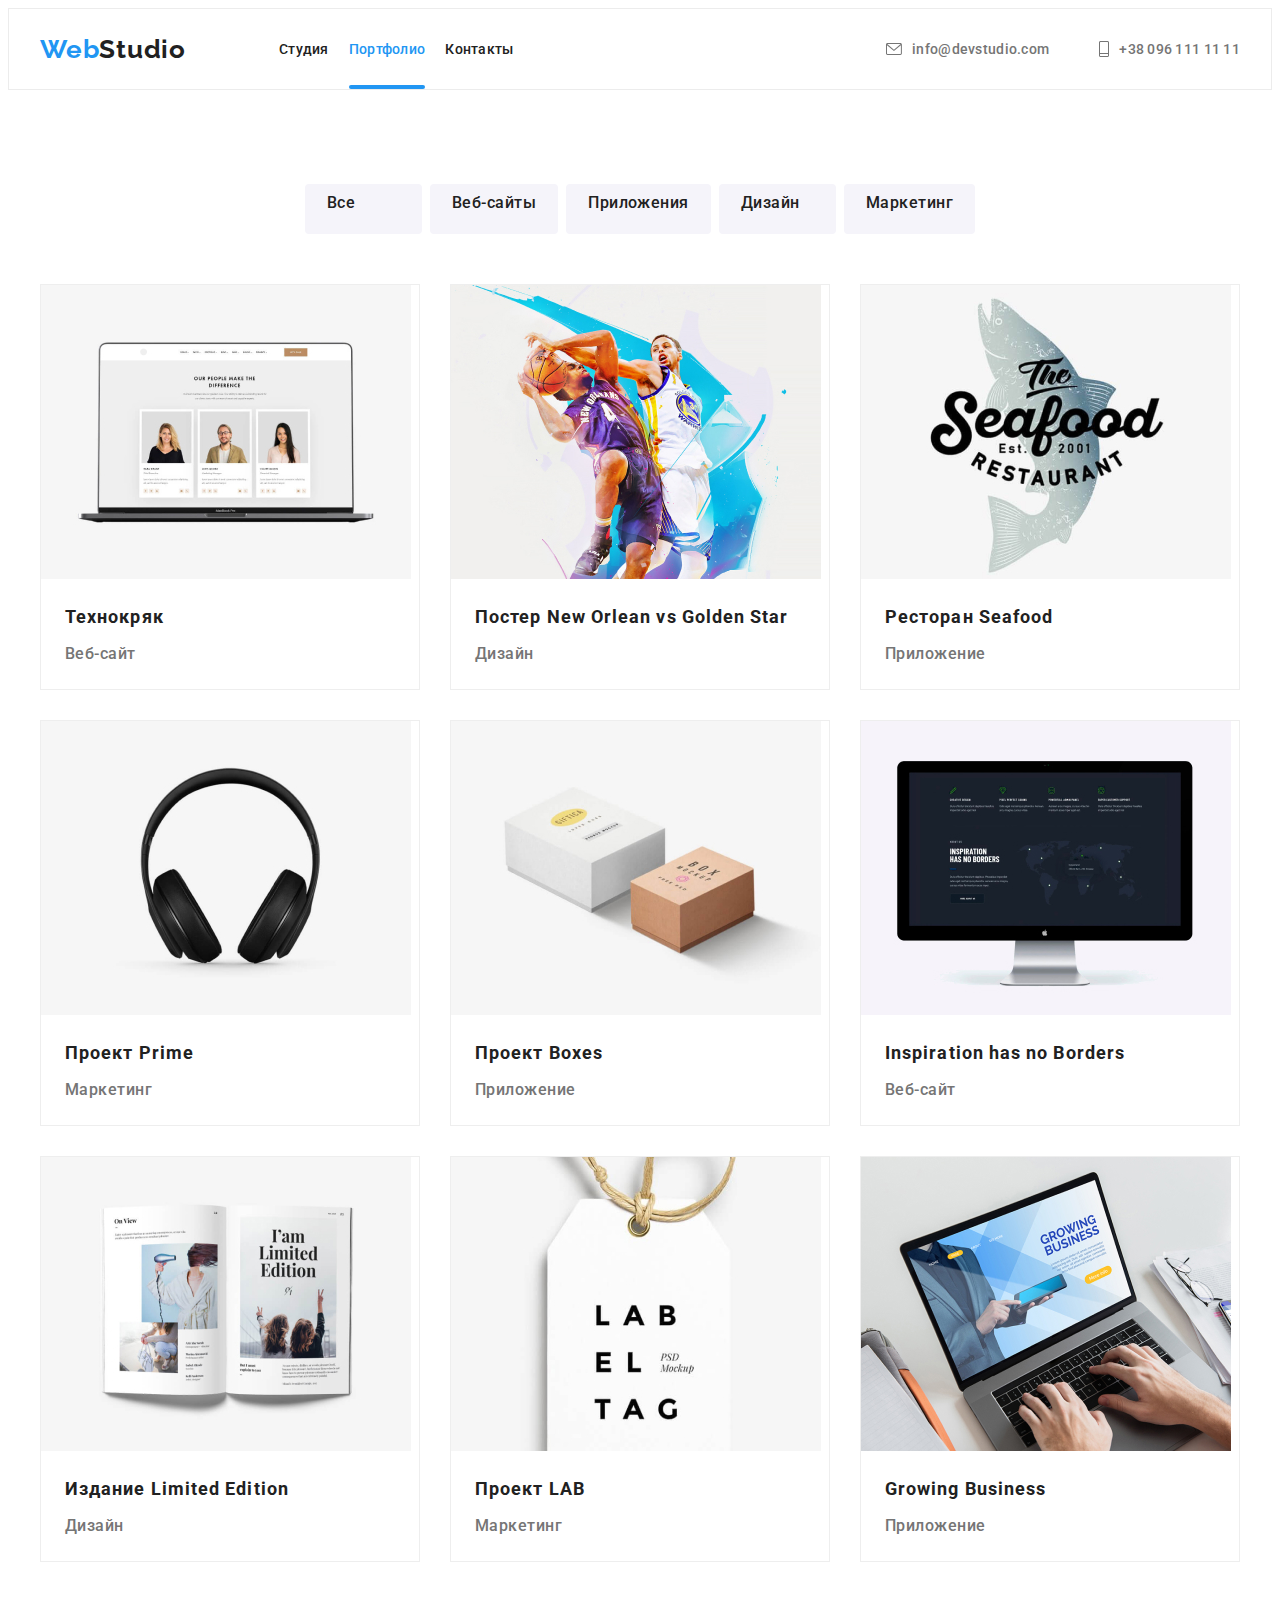
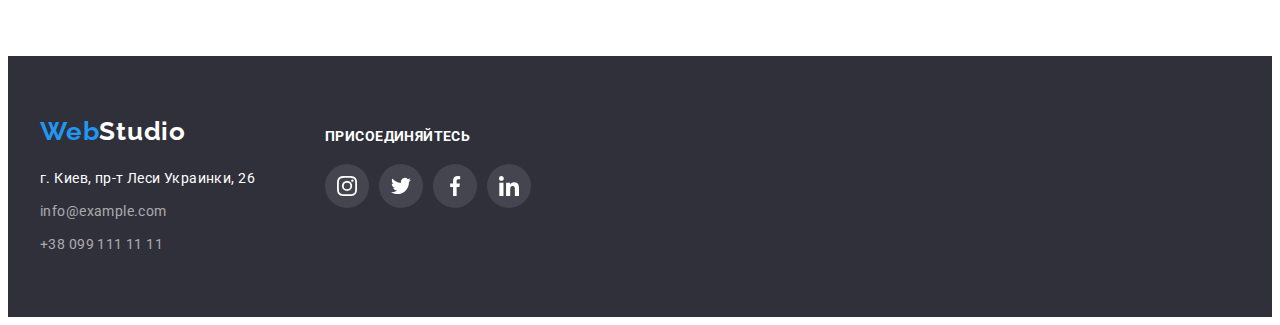
==== portfolio.html @ 7c265b75 "hw 6" ====
<!DOCTYPE html>
<html lang="ru">

<head>
    <meta charset="UTF-8">
    <meta name="viewport" content="width=device-width, initial-scale=1.0">
    <title>portfolio</title>
    <link rel="stylesheet" href="https://cdnjs.cloudflare.com/ajax/libs/modern-normalize/0.2.0/modern-normalize.min.css"
        integrity="sha512-sqIVMkf5f8XGYI/UZYGs7wODxlUeoj9JknataPfUwtvrSKWMHrMXGZ7Evb6nabFYJQG15vFFyALe6r0nWCD1Ug=="
        crossorigin="anonymous" />
    <link rel="preconnect" href="https://fonts.gstatic.com">
    <link
        href="https://fonts.googleapis.com/css2?family=Raleway:wght@700&family=Roboto:wght@400;500;700;900&display=swap"
        rel="stylesheet">

    <link rel="stylesheet" href="./css/styles.css">
    
</head>

<body>
    <header class="header">
        <!-- контейнер -->
        <div class="header-container">
            <nav class="header-nav">
                <!-- лого -->
                <a href="./index.html" class="logo-top"><span class="logo-web">Web</span>Studio</a>


                <!-- навигация -->
                <ul class="site-nav list">
                    <li>
                        <a href="./index.html" class="link">Студия</a>
                    </li>
                    <li>
                        <a href="./portfolio.html" class="link current">Портфолио</a>
                    </li>
                    <li>
                        <a href="" class="link">Контакты</a>
                    </li>
                </ul>


                <!-- регистрация  -->
                <ul class="auth-nav list">
                    <li>
                        <a href="mailto:info@devstudio.com" class="post link">
                            <svg class="post-icon" width="16" height="12">
                                <use href="./image/sprite.svg#post"></use>
                            </svg>info@devstudio.com</a>
                    </li>
                    <li>
                        <a href="tel:+380961111111" class="phone link">
                            <svg class="phone-icon" width="10" height="16">
                                <use href="./image/sprite.svg#phone"></use>
                            </svg>+38 096 111 11 11</a>
                    </li>
                </ul>
            </nav>
        </div>    
    </header>
    <main>
        <!-- представление работ -->
        <section class="section-list">
            <div class="list-container">
                <h1 class="visually-hidden">наши работы</h1>
                <ul class="works-show list">
                    <li><a href="" class="btn-work">Все</a>
                    </li>
                    <li><a href="" class="btn-work">Веб-сайты</a>
                    </li>
                    <li><a href="" class="btn-work">Приложения</a>
                    </li>
                    <li><a href="" class="btn-work">Дизайн</a>
                    </li>
                    <li><a href="" class="btn-work">Маркетинг</a>
                    </li>
                </ul>
                <!-- представление работ -->
                <ul class="cards list">
                    <li>
                        <div class="card-container">
                            <div class="thumb">
                                <img src="./image/img1a.jpg" alt="">
                                <div class="overlay-card">
                                    <p class="overlay-text">
                                        Технокряк это современная площадка распространения коронавируса. Компании используют эту платформу для цифрового
                                        шпионажа и атак на защищённые сервера конкурентов.
                                    </p>
                                </div>
                            </div>
                            <div class="card-text-container">
                                <h3 class="card-title">Технокряк</h3>
                            <p class="card-text">Веб-сайт</p>
                            </div>
                            
                        </div>

                    </li>
                    <li>
                        <div class="card-container">
                            <div class="thumb">
                                <img src="./image/img2a.jpg" alt="">
                                <div class="overlay-card">
                                    <p class="overlay-text">
                                        Технокряк это современная площадка распространения коронавируса. Компании используют эту платформу для цифрового
                                        шпионажа и атак на защищённые сервера конкурентов.
                                    </p>
                                </div>
                            </div>
                            <div class="card-text-container">
                                <h3 class="card-title">Постер New Orlean vs Golden Star</h3>
                            <p class="card-text">Дизайн</p>
                            </div>
                            
                        </div>

                    </li>
                    <li>
                        <div class="card-container">
                            <div class="thumb">
                                <img src="./image/img3a.jpg" alt="">
                                <div class="overlay-card">
                                    <p class="overlay-text">
                                        Технокряк это современная площадка распространения коронавируса. Компании используют эту платформу для цифрового
                                        шпионажа и атак на защищённые сервера конкурентов.
                                    </p>
                                </div>
                            </div>
                            <div class="card-text-container">
                                <h3 class="card-title">Ресторан Seafood</h3>
                            <p class="card-text">Приложение</p>
                            </div>
                            
                        </div>


                    </li>
                    <li>
                        <div class="card-container">
                            <div class="thumb">
                                <img src="./image/img4a.jpg" alt="">
                                <div class="overlay-card">
                                    <p class="overlay-text">
                                        Технокряк это современная площадка распространения коронавируса. Компании используют эту платформу для цифрового
                                        шпионажа и атак на защищённые сервера конкурентов.
                                    </p>
                                </div>
                            </div>
                            <div class="card-text-container">
                                <h3 class="card-title">Проект Prime</h3>
                            <p class="card-text">Маркетинг</p>
                            </div>
                            
                        </div>

                    </li>
                    <li>
                        <div class="card-container">
                            <div class="thumb">
                                <img src="./image/img5a.jpg" alt="">
                                <div class="overlay-card">
                                    <p class="overlay-text">
                                        Технокряк это современная площадка распространения коронавируса. Компании используют эту платформу для цифрового
                                        шпионажа и атак на защищённые сервера конкурентов.
                                    </p>
                                </div>
                            </div>
                            <div class="card-text-container">
                                <h3 class="card-title">Проект Boxes</h3>
                            <p class="card-text">Приложение</p>
                            </div>
                            
                        </div>


                    </li>
                    <li>
                        <div class="card-container">
                            <div class="thumb">
                                <img src="./image/img6a.jpg" alt="">
                                <div class="overlay-card">
                                    <p class="overlay-text">
                                        Технокряк это современная площадка распространения коронавируса. Компании используют эту платформу для цифрового
                                        шпионажа и атак на защищённые сервера конкурентов.
                                    </p>
                                </div>
                            </div>
                            <div class="card-text-container">
                                <h3 class="card-title">Inspiration has no Borders</h3>
                            <p class="card-text">Веб-сайт</p>
                            </div>
                            
                        </div>


                    </li>
                    <li>
                        <div class="card-container">
                            <div class="thumb">
                                <img src="./image/img7a.jpg" alt="">
                                <div class="overlay-card">
                                    <p class="overlay-text">
                                        Технокряк это современная площадка распространения коронавируса. Компании используют эту платформу для цифрового
                                        шпионажа и атак на защищённые сервера конкурентов.
                                    </p>
                                </div>
                            </div>
                            <div class="card-text-container">
                                <h3 class="card-title">Издание Limited Edition</h3>
                            <p class="card-text">Дизайн</p>
                            </div>
                            
                        </div>


                    </li>
                    <li>
                        <div class="card-container">
                            <div class="thumb">
                                <img src="./image/img8a.jpg" alt="">
                                <div class="overlay-card">
                                    <p class="overlay-text">
                                        Технокряк это современная площадка распространения коронавируса. Компании используют эту платформу для цифрового
                                        шпионажа и атак на защищённые сервера конкурентов.
                                    </p>
                                </div>
                            </div>
                            <div class="card-text-container">
                                <h3 class="card-title">Проект LAB</h3>
                            <p class="card-text">Маркетинг</p>
                            </div>
                            
                        </div>


                    </li>
                    <li>
                        <div class="card-container">
                            <div class="thumb">
                                <img src="./image/img9a.jpg" alt="">
                                <div class="overlay-card">
                                    <p class="overlay-text">
                                        Технокряк это современная площадка распространения коронавируса. Компании используют эту платформу для цифрового
                                        шпионажа и атак на защищённые сервера конкурентов.
                                    </p>
                                </div>
                            </div>
                            <div class="card-text-container">
                                <h3 class="card-title">Growing Business</h3>
                            <p class="card-text">Приложение</p>
                            </div>                           
                        </div>


                    </li>
                </ul>
            </div>
        </section>
    </main>

    
    <footer class="footer">
        <!-- контейнер  -->
        <div class="footer-container">
            <div class="address-container">
                <a href="./index.html" class="logo-bottom"><span class="logo-web">Web</span>Studio</a>
                <address class="address">
                    <p class="footer-text">г. Киев, пр-т Леси Украинки, 26</p>
                    <ul class="list">
                        <li class="footer-link"><a href="mailto:info@example.com" class="link">info@example.com</a></li>
                        <li class="footer-link"><a href="tel:+380991111111" class="link">+38 099 111 11 11</a></li>
                    </ul>
                </address>
            </div>
            <!-- соцсети -->
            <div class="footer-social-container">
                <h2 class="footer-social-title">присоединяйтесь</h2>
                <ul class="footer-social-list">
                    <li class="footer-social-item">
                        <a href="https//www.instagram.com" class="social-link">
                            <svg class="footer-icon" width="20" height="20">
                                <use href="./image/sprite.svg#instagram"></use>
                            </svg>
                        </a>
                    </li>
    
                    <li class="footer-social-item">
                        <a href="https//www.twitter.com" class="social-link">
                            <svg class="footer-icon" width="20" height="20">
                                <use href="./image/sprite.svg#twitter"></use>
                            </svg>
                        </a>
                    </li>
    
                    <li class="footer-social-item">
                        <a href="https//www.facebook.com" class="social-link">
                            <svg class="footer-icon" width="20" height="20">
                                <use href="./image/sprite.svg#facebook"></use>
                            </svg>
                        </a>
                    </li>
    
                    <li class="footer-social-item">
                        <a href="https//www.linkedin.com" class="social-link">
                            <svg class="footer-icon" width="20" height="20">
                                <use href="./image/sprite.svg#linkedin"></use>
                            </svg>
                        </a>
                    </li>
                </ul>
            </div>
        </div>
    
    </footer>
</body>
</html>
---- css/styles.css ----
:root {
  --primary-text-color: #212121;
  --title-text-color: #757575;
  --accent-color: #2196f3;
  --second-accent-color: #ffffff;
  --primary-icon-color: #afb1b8;
  --cards-gap: 30px;

  --timing-function: 250ms cubic-bezier(0.4, 0, 0.2, 1);
}

/* основной цвет текста
 color: #212121; */

/* вторичный цвет текста
 color: #757575; */
/*  акцент 
color: #2196F3 */
/* цвет текста героя
color: #FFFFFF; */

/* навигация. */
body {
  background: #ffffff;
  color: var(--primary-text-color);
  font-family: Roboto, 'Segoe UI';
  font-style: 400px;
  text-decoration: none;
  line-height: 1.5;
}

input {
  font-family: inherit;
}

label {
  display: block;
}

ul {
  list-style: none;
  padding: 0;
  margin: 0;
}

a {
  display: block;
  text-decoration: none;
}

img {
  display: block;
  max-width: 100%;
  margin: 0;
}

h1,
h2,
h3,
h4,
h5,
p {
  margin: 0;
  padding: 0;
}

.clients-container,
.header-container,
.hero-container,
.advantages-container,
.work-container,
.team-container,
.footer-container,
.list-container {
  /* outline: 2px solid red; */
  width: 1200px;
  padding: 0 15px;
  margin: 0 auto;
}

.list {
  list-style: none;
}
/* HEADER */

.header-nav,
.site-nav,
.auth-nav {
  display: flex;
  justify-content: space-between;
  align-items: center;
}

.header-nav .logo-top {
  padding-top: 24px;
  padding-bottom: 24px;
}

.header {
  border: 1px solid #ececec;
}

/* логотип */
.logo-top {
  color: var(--primary-text-colork);
  font-family: Raleway, sans-serif;
  font-weight: 700;
  font-size: 26px;
  line-height: 1.19;
  letter-spacing: 0.03em;
  text-decoration: none;
}
.logo-web {
  color: var(--accent-color);
}

.logo-bottom {
  color: #ffffff;
  font-family: Raleway, sans-serif;
  font-weight: 700;
  font-size: 26px;
  line-height: 1.19;
  letter-spacing: 0.03em;
  text-decoration: none;
}
/* навигация */

/* .site-nav, */
.auth-nav a {
  padding-top: 32px;
  padding-bottom: 32px;
}
.site-nav .link {
  position: relative;

  color: var(--primary-text-color);
  font-weight: 500;
  font-size: 14px;
  line-height: 1.17;
  letter-spacing: 0.02em;
  transition: var(--timing-function);
}

.site-nav .link.current::after {
  content: '';

  position: absolute;
  left: 0;
  bottom: 0;

  display: block;
  width: 100%;
  height: 4px;
  background-color: var(--accent-color);
  border-radius: 2px;
}
.site-nav {
  margin-left: 93px;
}

.site-nav a {
  padding-top: 32px;
  padding-bottom: 32px;
}

.site-nav li:nth-child(n + 2) {
  margin-left: 20px;
}
.auth-nav {
  margin-left: auto;
}

.auth-nav li:not(:last-child) {
  /* padding: 0; */
  margin-right: 50px;
}

.list {
  list-style: none;
}

.site-nav .link:hover,
.site-nav .link:focus {
  color: var(--accent-color);
  transition: var(--timing-function);
}
.site-nav .link.current {
  color: var(--accent-color);
}

.post {
  margin: 0;
  padding: 0;
  display: flex;
  align-items: center;
}

.post-icon {
  margin-right: 10px;
  fill: currentColor;
}

.phone {
  display: flex;
  align-items: center;
  justify-content: space-between;
}

.phone-icon {
  margin-right: 10px;
  fill: currentColor;
}
/* связь с компанией */
.auth-nav .link {
  color: var(--title-text-color);
  font-weight: 500;
  font-size: 14px;
  line-height: 1.17;
  letter-spacing: 0.02em;
}

.auth-nav .link:hover,
.auth-nav .link:focus {
  color: var(--accent-color);
  transition: var(--timing-function);
}

/* HERO SECTION */

.section-hero {
  font-weight: 0;
  background-color: rgba(47, 48, 58, 0.4);
}

.baner {
  max-width: 1600px;
  height: 600px;
  margin-left: auto;
  margin-right: auto;

  background-image: linear-gradient(
      to right,
      rgba(47, 48, 58, 0.4),
      rgba(47, 48, 58, 0.4)
    ),
    url(../image/baner.jpg);
  background-position: center;
  background-repeat: no-repeat;
  background-size: cover;
}

.hero-container {
  position: relative;

  color: #ffffff;
  text-transform: uppercase;
  text-align: center;
  width: 1200px;
  height: 600px;
  padding-top: 200px;
  padding-bottom: 200px;
}

.hero-title {
  font-weight: 900;
  font-size: 44px;
  line-height: 1.36;
  text-transform: uppercase;

  text-align: center;
  letter-spacing: 0.06em;

  width: 696px;
  height: 120px;
  margin: 0 auto;
  margin-bottom: 30px;
}

.btn {
  padding: 10px 32px;
  margin: 0;
  min-width: 200px;
  min-height: 50px;

  background: var(--accent-color);
  font-weight: 700;
  font-size: 16px;
  line-height: 1.87;
  color: #ffffff;
  border-radius: 4px;
  letter-spacing: 0.06em;
  text-decoration: none;
  text-transform: none;
}

.backdrop {
  position: fixed;
  z-index: 1;

  top: 0;
  left: 0;
  width: 100%;
  height: 100%;
  background: rgba(0, 0, 0, 0.2);
}

.backdrop.is-hidden {
  opacity: 0;
  pointer-events: none;
  overflow: visible;
}

/* Modalka */

.modal {
  position: absolute;
  top: 50%;
  left: 50%;
  transform: translate(-50%, -50%);

  padding-top: 40px;
  padding-left: 41px;
  padding-right: 39px;
  padding-bottom: 69px;

  width: 528px;
  height: 581px;
  border-radius: 4px;
  box-shadow: 0px 1px 3px rgba(0, 0, 0, 0.12), 0px 1px 1px rgba(0, 0, 0, 0.14),
    0px 2px 1px rgba(0, 0, 0, 0.2);

  background-color: #fff;
}

.singup-form {
  max-width: 448px;
  border-radius: 4px;
  background-color: #fff;
}

.modal .lable {
  margin-bottom: 4px;

  text-align: start;

  color: var(--title-text-color);

  font-style: normal;
  font-weight: 400;
  font-size: 12px;
  line-height: 1.172;
  text-transform: none;
  /* identical to box height */

  letter-spacing: 0.01em;
}

input {
  border-color: var(--accent-color);
}

.lable-assent {
  display: flex;
  text-align: start;

  color: var(--title-text-color);

  font-style: normal;
  font-weight: 400;
  font-size: 12px;
  line-height: 1.172;
  text-transform: none;
  /* identical to box height */

  letter-spacing: 0.01em;
}

use {
}

.input-wrapper {
  /* outline: 2px solid red; */
  position: relative;

  box-sizing: border-box;
  border-radius: 4px;
}

.group {
  margin-bottom: 10px;
}

.modal .icon {
  position: absolute;
  top: 50%;
  left: 10px;
  transform: translateY(-50%);
}

.form-title {
  display: block;
  margin-bottom: 12px;

  font-family: Roboto;
  color: var(--primary-text-color);

  font-weight: 700;
  font-size: 20px;
  line-height: 1.15;
  text-align: center;
  letter-spacing: 0.03em;
  text-transform: none;
}

.form-input {
  font-family: inherit;
  width: 100%;
  height: 40px;
  padding-left: 42px;
  padding-right: 12px;
  padding-top: 12px;
  padding-bottom: 12px;
  box-sizing: border-box;
  border: 1px solid rgba(33, 33, 33, 0.2);

  border-radius: 4px;
}

.input-wrapper:focus-within {
  color: #2196f3;
}

textarea {
  resize: none;
  width: 100%;
  height: 120px;
  padding: 12px 16px;
  border: 1px solid rgba(33, 33, 33, 0.2);
  border-radius: 4px;
}

textarea::placeholder {
  font-size: 14px;
  line-height: 1.143;
  letter-spacing: 0.01em;
  color: rgba(117, 117, 117, 0.5);
}

.modal .assent-container {
  display: flex;
  align-items: center;
  padding-top: 20px;
  padding-bottom: 20px;
  padding-left: auto;
  padding-right: auto;
}

.checkbox + .icon-check {
  outline: 1px solid red;
  border: 2px solid #212121;
  border-radius: 2px;

  cursor: pointer;
}

.checkbox + .icon-check use {
  display: none;
}

.checkbox:checked + .icon-check {
  border: none;
}

.checkbox:checked + .icon-check use {
  display: block;
  border-color: #2196f3;
}

.checkbox {
  -webkit-appearance: none;
  -moz-appearance: none;
  appearance: none;

  position: absolute;
}

.modal .assent-text {
  display: inline-flex;
  padding-left: 10px;
  font-size: inherit;
  line-height: inherit;
}

.modal .assent-text a {
  color: var(--accent-color);
  text-decoration: underline;
  padding-left: 3px;
}

.modal .btn-send {
  text-align: center;
  width: 200px;
  height: 50px;
  font-weight: 700;
  font-size: 16px;
  line-height: 1.875;
  letter-spacing: 0.06em;
  border-radius: 4px;
  color: var(--second-accent-color);
  background: var(--accent-color);
}

.btn-close {
  position: absolute;
  top: 8px;
  right: 8px;

  padding: 0;
  border-radius: 50%;
  background: #ffffff;
  border: 1px solid rgba(0, 0, 0, 0.1);

  width: 30px;
  height: 30px;
}

.btn-icon {
  fill: #000000;
}

/* ADVANTAGES SEKTION */

.advantages-container {
  padding-top: 94px;
  padding-bottom: 94px;
}

.advantages {
  display: flex;
  padding: 0;
  margin: 0;
}

.icon-link {
  display: flex;
  justify-content: center;
  align-items: center;
  margin-bottom: 30px;
  width: 270px;
  height: 120px;
  background: #f5f4fa;
  border-radius: 4px;
  background-repeat: no-repeat;
  background-size: none;
  background-position: center;
}

.advantages li:not(:last-child) {
  margin-right: 30px;
  min-width: 270px;
  min-height: 101px;
}

.advantages-title {
  margin-bottom: 10px;

  color: var(--primary-text-color);

  font-weight: 700;
  font-size: 14px;
  line-height: 1.14;
  letter-spacing: 0.03em;
  text-transform: uppercase;
}

.advantages-text {
  color: var(--title-text-color);
  font-weight: 400;
  font-size: 14px;
  line-height: 1.71;
  letter-spacing: 0.03em;
}

/* WORKS SECTION */

.work-container {
  padding-bottom: 94px;
}

.works {
  display: flex;
}

.works li:not(:last-child) {
  margin-right: 30px;
}

.works li {
  position: relative;
}

.work-text {
  position: absolute;
  left: 0;
  bottom: 0;

  display: block;
  /* outline: 2px solid red; */
  width: 370px;
  height: 70px;

  padding-top: 27px;
  padding-bottom: 27px;
  color: var(--second-accent-color);
  background: rgba(47, 48, 58, 0.8);

  font-weight: bold;
  font-size: 14px;
  line-height: 1.14;
  text-align: center;
  letter-spacing: 0.03em;
  text-transform: uppercase;
}

.section-title {
  color: var(--primary-text-color);
  font-weight: 700;
  font-size: 36px;
  line-height: 1.17;
  text-align: center;
  letter-spacing: 0.03em;
  margin-bottom: 50px;
}

/* TEAM SECTION */

.section-team {
  background: #f5f4fa;
}

.team-container {
  padding-top: 94px;
  padding-bottom: 94px;
}

.team {
  display: flex;
}

.team .team-card {
  background: #ffffff;
  box-shadow: 0px 1px 3px rgba(0, 0, 0, 0.12), 0px 1px 1px rgba(0, 0, 0, 0.14),
    0px 2px 1px rgba(0, 0, 0, 0.2);
  border-radius: 0px 0px 4px 4px;
}

.team .team-card:not(:last-child) {
  margin-right: 30px;
}

.team-list-container {
  padding: 30px 32px;
}

.list-title {
  margin-bottom: 10px;

  color: var(--primary-text-color);
  font-weight: 500;
  font-size: 16px;
  text-align: center;
  line-height: 1.19;

  letter-spacing: 0.03em;
}

.list-text {
  margin-bottom: 16px;
  color: var(--title-text-color);
  font-weight: 400;
  font-size: 16px;
  text-align: center;
  line-height: 1.19;

  letter-spacing: 0.03em;
}

.icon-list {
  display: flex;
  justify-content: center;
  fill: var(--primary-icon-color);
}

.icon-list a {
  width: 44px;
  height: 44px;
  padding: 12px;
}

.icon-list a:hover,
.icon-list a:focus {
  background: var(--accent-color);
  fill: var(--second-accent-color);
  border-radius: 50%;

  transition: background var(--timing-function), fill var(--timing-function);
}

.icon-list li:not(:last-child) {
  margin-right: 10px;
}

/* CLIENT SECTION */

.clients-container {
  /* outline: 1px solid red; */
  padding-top: 94px;
  padding-bottom: 94px;
}

.clients-list {
  padding: 0;
  margin: 0;
  display: flex;
}

.client:not(:last-child) {
  margin-right: 30px;
}

.client-link {
  display: flex;
  justify-content: center;
  align-items: center;
  width: 170px;
  height: 90px;
  border: 1px solid var(--primary-icon-color);
  box-sizing: border-box;
  border-radius: 4px;
  color: var(--primary-icon-color);
}

.client-link:hover,
.client-link:focus {
  color: var(--accent-color);
  border: 1px solid var(--accent-color);
  transition: var(--timing-function);
}

.client-icon {
  fill: currentColor;
}

/* PORTFOLIO */
/* WORKS SHOW */

.list-container {
  padding-top: 94px;
  padding-bottom: 94px;
}

.works-show {
  display: flex;
  justify-content: center;
  margin-bottom: 50px;
}

.works-show li:not(:last-child) {
  margin-right: 8px;
}

.btn-work {
  padding: 6px 22px;
  min-width: 73px;
  min-height: 38px;
  background: #f5f4fa;
  border-radius: 4px;
  color: currentColor;
  font-weight: 500;
  font-size: 16px;
  line-height: 1.62;
  letter-spacing: 0.03em;
}

/* CARDS WORKS */

.cards {
  display: flex;
  flex-wrap: wrap;

  margin-left: calc(-1 * var(--cards-gap));
  margin-top: calc(-1 * var(--cards-gap));
}

.cards li {
  flex-basis: calc(100% / 3 - var(--cards-gap));
  margin-left: var(--cards-gap);
  margin-top: var(--cards-gap);
}

.card-container {
  padding: 0px;

  min-width: 370px;
  min-height: 404px;
  background: #ffffff;
  border: 1px solid #eeeeee;
  box-sizing: border-box;
}

.card-container:focus,
.card-container:hover {
  background: #ffffff;
  border: 1px solid #eeeeee;
  box-sizing: border-box;
  box-shadow: 0px 1px 1px rgba(0, 0, 0, 0.12), 0px 4px 4px rgba(0, 0, 0, 0.06),
    1px 4px 6px rgba(0, 0, 0, 0.16);
  transition: var(--timing-function);

  transform: translateY(0%);
}

.thumb {
  position: relative;

  overflow: hidden;
}

.overlay-card {
  content: '';
  position: absolute;
  bottom: 0;
  left: 0;
  width: 100%;
  height: 100%;

  transform: translateY(100%);
  transition: var(--timing-function);

  padding: 63px 24px;

  background: rgba(33, 150, 243, 0.9);
}

.card-container:hover .overlay-card {
  transform: translateY(0);
  transition: var(--timing-function);
}

.overlay-text {
  font-size: 18px;
  line-height: 1.56;
  letter-spacing: 0.03px;
  color: #ffffff;
}

.card-text-container {
  padding: 20px 24px;
}

.card-title {
  color: var(--primary-text-color);
  font-weight: 700;
  font-size: 18px;
  line-height: 2;
  letter-spacing: 0.06em;
}
.card-text {
  margin-top: 4px;

  color: var(--title-text-color);
  font-weight: 500;
  font-size: 16px;
  line-height: 1.87;
  letter-spacing: 0.03em;
}
.btn-work:hover,
.btn-work:focus {
  color: var(--second-accent-color);
  background: var(--accent-color);

  box-shadow: 0px 3px 1px rgba(0, 0, 0, 0.1), 0px 1px 2px rgba(0, 0, 0, 0.08),
    0px 2px 2px rgba(0, 0, 0, 0.12);
  border-radius: 4px;

  transition: var(--timing-function);
}

/* FOOTER */

.footer {
  background-color: #2f303a;
}

.footer-container {
  display: flex;
  padding-top: 60px;
  padding-bottom: 60px;
}

.address {
  margin-top: 20px;
}

.footer-text {
  font-weight: normal;
  font-size: 14px;
  line-height: 1.71;
  font-style: normal;
  letter-spacing: 0.03em;
  color: #ffffff;
}
.link {
  text-decoration: none;
  color: #ffffff;
}
.footer-link .link {
  font-weight: 400;
  font-size: 14px;
  line-height: 1.71;
  font-style: normal;
  letter-spacing: 0.03em;
  color: rgba(255, 255, 255, 0.6);
}
.list .footer-link {
  color: #ffffff;
}

.footer-link {
  margin-top: 9px;
}

/* соцсети */

.footer-social-container {
  margin-left: 70px;
  margin-right: auto;
  padding-top: 12px;
}

.footer-social-title {
  font-style: normal;
  font-weight: 700;
  font-size: 14px;
  line-height: 1.17;
  letter-spacing: 0.03em;
  color: #ffffff;
  text-transform: uppercase;
  margin-bottom: 20px;
}

.footer-social-list {
  display: flex;
  align-items: center;
}

.footer-social-item:not(:last-child) {
  margin-right: 10px;
}

.social-link {
  display: flex;
  justify-content: center;
  align-items: center;
  width: 44px;
  height: 44px;
  padding: 0;
  margin: 0;
  border-radius: 50%;
  background: rgba(255, 255, 255, 0.1);
}

.social-link:hover,
.social-link:focus {
  background: var(--accent-color);
  transition: var(--timing-function);
}

.footer-icon {
  fill: var(--second-accent-color);
}

.visually-hidden {
  position: absolute;
  width: 1px;
  height: 1px;
  margin: -1px;
  border: 0;
  padding: 0;

  white-space: nowrap;
  clip-path: inset(100%);
  clip: rect(0 0 0 0);
  overflow: hidden;
}
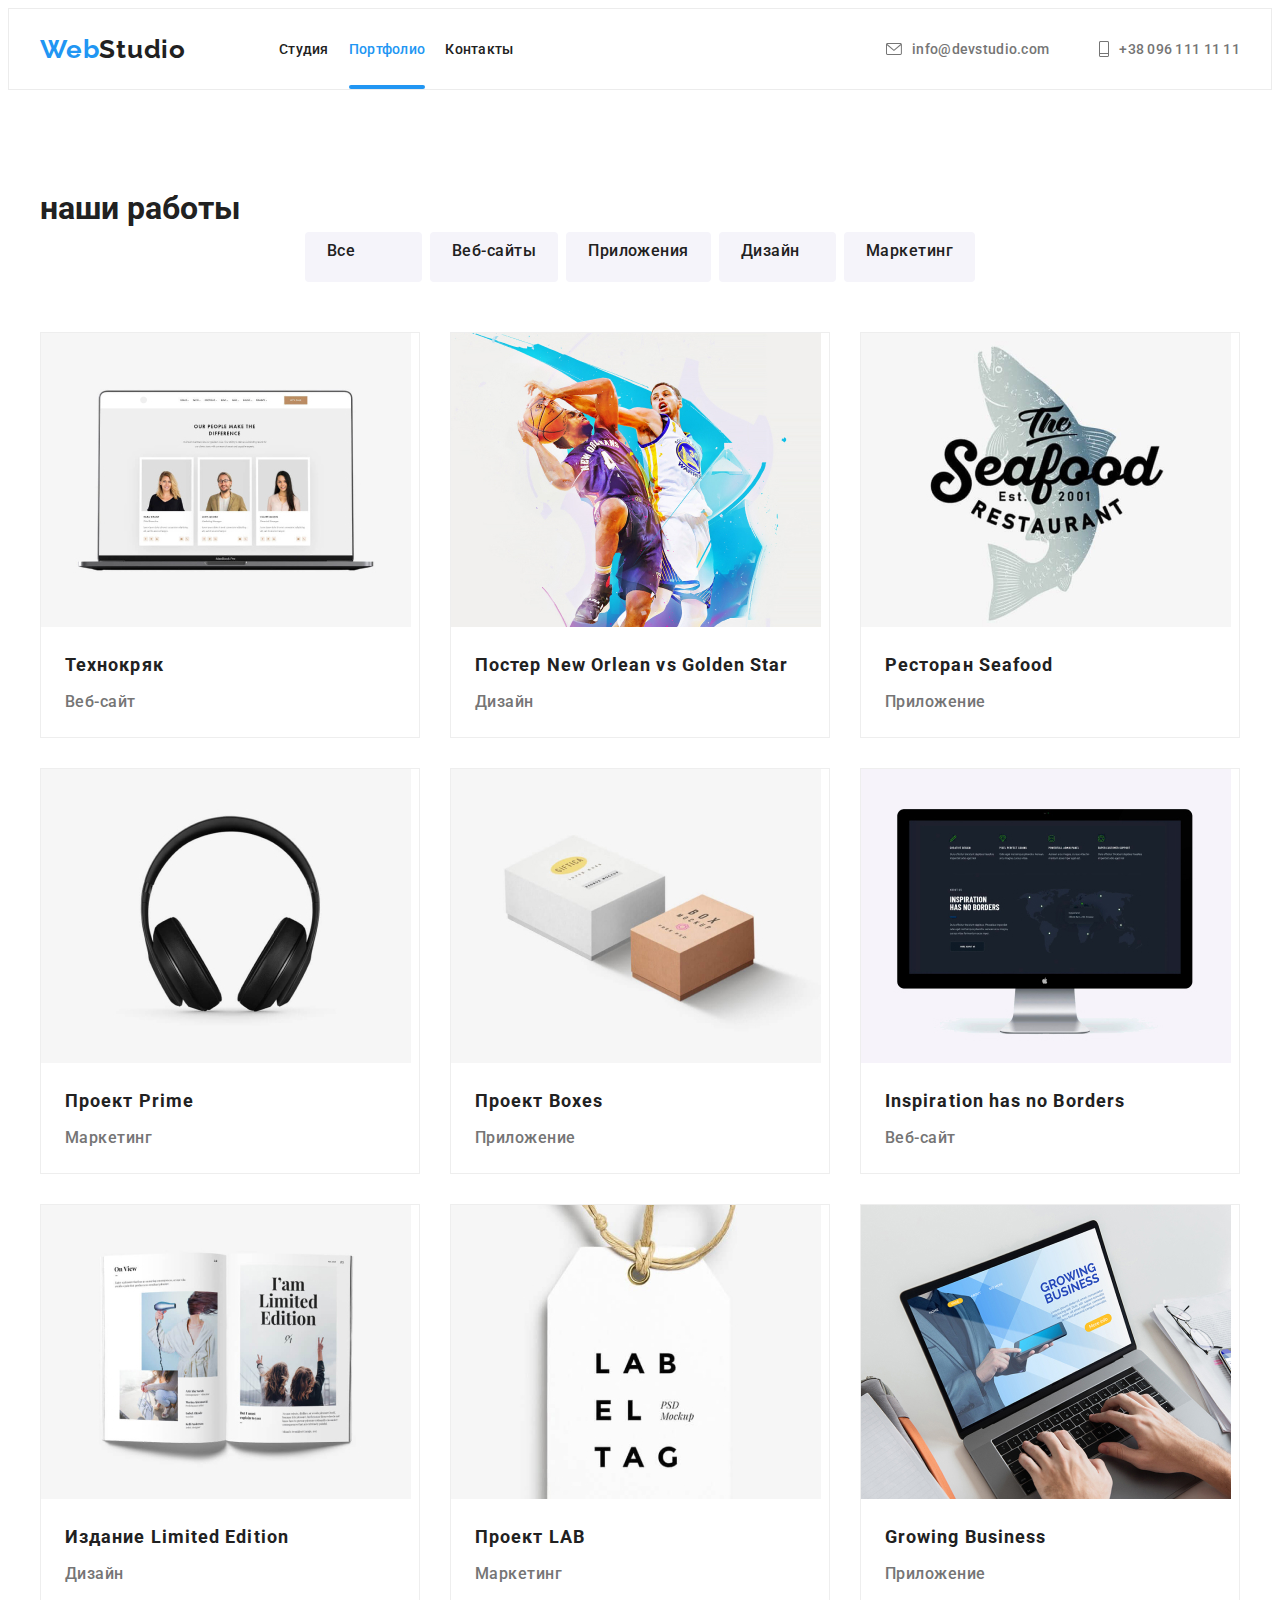
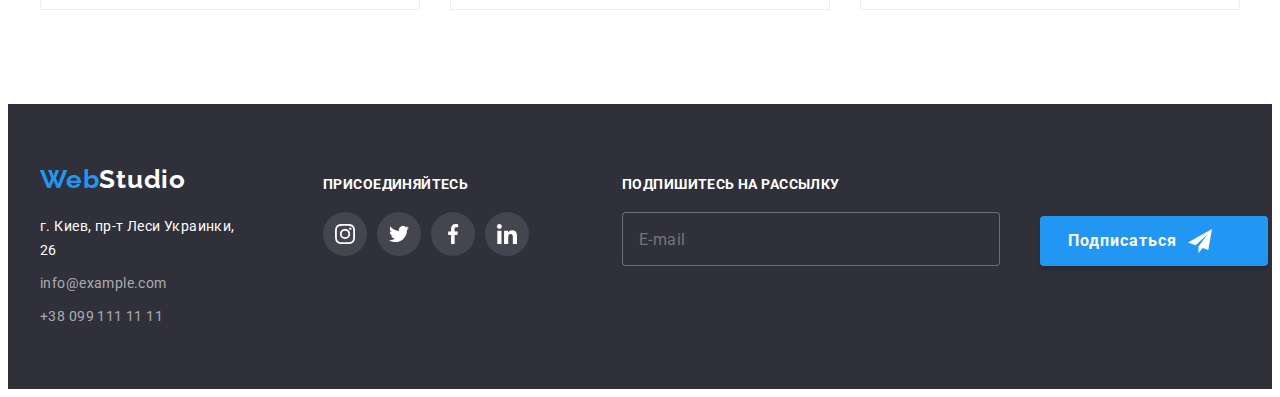
==== commit 64ba167e: "edit hw-6" ====
--- a/portfolio.html
+++ b/portfolio.html
@@ -14,7 +14,7 @@
         rel="stylesheet">
 
     <link rel="stylesheet" href="./css/styles.css">
-    
+
 </head>
 
 <body>
@@ -56,7 +56,7 @@
                     </li>
                 </ul>
             </nav>
-        </div>    
+        </div>
     </header>
     <main>
         <!-- представление работ -->
@@ -83,16 +83,17 @@
                                 <img src="./image/img1a.jpg" alt="">
                                 <div class="overlay-card">
                                     <p class="overlay-text">
-                                        Технокряк это современная площадка распространения коронавируса. Компании используют эту платформу для цифрового
+                                        Технокряк это современная площадка распространения коронавируса. Компании
+                                        используют эту платформу для цифрового
                                         шпионажа и атак на защищённые сервера конкурентов.
                                     </p>
                                 </div>
                             </div>
                             <div class="card-text-container">
                                 <h3 class="card-title">Технокряк</h3>
-                            <p class="card-text">Веб-сайт</p>
-                            </div>
-                            
+                                <p class="card-text">Веб-сайт</p>
+                            </div>
+
                         </div>
 
                     </li>
@@ -102,16 +103,17 @@
                                 <img src="./image/img2a.jpg" alt="">
                                 <div class="overlay-card">
                                     <p class="overlay-text">
-                                        Технокряк это современная площадка распространения коронавируса. Компании используют эту платформу для цифрового
+                                        Технокряк это современная площадка распространения коронавируса. Компании
+                                        используют эту платформу для цифрового
                                         шпионажа и атак на защищённые сервера конкурентов.
                                     </p>
                                 </div>
                             </div>
                             <div class="card-text-container">
                                 <h3 class="card-title">Постер New Orlean vs Golden Star</h3>
-                            <p class="card-text">Дизайн</p>
-                            </div>
-                            
+                                <p class="card-text">Дизайн</p>
+                            </div>
+
                         </div>
 
                     </li>
@@ -121,16 +123,17 @@
                                 <img src="./image/img3a.jpg" alt="">
                                 <div class="overlay-card">
                                     <p class="overlay-text">
-                                        Технокряк это современная площадка распространения коронавируса. Компании используют эту платформу для цифрового
+                                        Технокряк это современная площадка распространения коронавируса. Компании
+                                        используют эту платформу для цифрового
                                         шпионажа и атак на защищённые сервера конкурентов.
                                     </p>
                                 </div>
                             </div>
                             <div class="card-text-container">
                                 <h3 class="card-title">Ресторан Seafood</h3>
-                            <p class="card-text">Приложение</p>
-                            </div>
-                            
+                                <p class="card-text">Приложение</p>
+                            </div>
+
                         </div>
 
 
@@ -141,16 +144,17 @@
                                 <img src="./image/img4a.jpg" alt="">
                                 <div class="overlay-card">
                                     <p class="overlay-text">
-                                        Технокряк это современная площадка распространения коронавируса. Компании используют эту платформу для цифрового
+                                        Технокряк это современная площадка распространения коронавируса. Компании
+                                        используют эту платформу для цифрового
                                         шпионажа и атак на защищённые сервера конкурентов.
                                     </p>
                                 </div>
                             </div>
                             <div class="card-text-container">
                                 <h3 class="card-title">Проект Prime</h3>
-                            <p class="card-text">Маркетинг</p>
-                            </div>
-                            
+                                <p class="card-text">Маркетинг</p>
+                            </div>
+
                         </div>
 
                     </li>
@@ -160,16 +164,17 @@
                                 <img src="./image/img5a.jpg" alt="">
                                 <div class="overlay-card">
                                     <p class="overlay-text">
-                                        Технокряк это современная площадка распространения коронавируса. Компании используют эту платформу для цифрового
+                                        Технокряк это современная площадка распространения коронавируса. Компании
+                                        используют эту платформу для цифрового
                                         шпионажа и атак на защищённые сервера конкурентов.
                                     </p>
                                 </div>
                             </div>
                             <div class="card-text-container">
                                 <h3 class="card-title">Проект Boxes</h3>
-                            <p class="card-text">Приложение</p>
-                            </div>
-                            
+                                <p class="card-text">Приложение</p>
+                            </div>
+
                         </div>
 
 
@@ -180,16 +185,17 @@
                                 <img src="./image/img6a.jpg" alt="">
                                 <div class="overlay-card">
                                     <p class="overlay-text">
-                                        Технокряк это современная площадка распространения коронавируса. Компании используют эту платформу для цифрового
+                                        Технокряк это современная площадка распространения коронавируса. Компании
+                                        используют эту платформу для цифрового
                                         шпионажа и атак на защищённые сервера конкурентов.
                                     </p>
                                 </div>
                             </div>
                             <div class="card-text-container">
                                 <h3 class="card-title">Inspiration has no Borders</h3>
-                            <p class="card-text">Веб-сайт</p>
-                            </div>
-                            
+                                <p class="card-text">Веб-сайт</p>
+                            </div>
+
                         </div>
 
 
@@ -200,16 +206,17 @@
                                 <img src="./image/img7a.jpg" alt="">
                                 <div class="overlay-card">
                                     <p class="overlay-text">
-                                        Технокряк это современная площадка распространения коронавируса. Компании используют эту платформу для цифрового
+                                        Технокряк это современная площадка распространения коронавируса. Компании
+                                        используют эту платформу для цифрового
                                         шпионажа и атак на защищённые сервера конкурентов.
                                     </p>
                                 </div>
                             </div>
                             <div class="card-text-container">
                                 <h3 class="card-title">Издание Limited Edition</h3>
-                            <p class="card-text">Дизайн</p>
-                            </div>
-                            
+                                <p class="card-text">Дизайн</p>
+                            </div>
+
                         </div>
 
 
@@ -220,16 +227,17 @@
                                 <img src="./image/img8a.jpg" alt="">
                                 <div class="overlay-card">
                                     <p class="overlay-text">
-                                        Технокряк это современная площадка распространения коронавируса. Компании используют эту платформу для цифрового
+                                        Технокряк это современная площадка распространения коронавируса. Компании
+                                        используют эту платформу для цифрового
                                         шпионажа и атак на защищённые сервера конкурентов.
                                     </p>
                                 </div>
                             </div>
                             <div class="card-text-container">
                                 <h3 class="card-title">Проект LAB</h3>
-                            <p class="card-text">Маркетинг</p>
-                            </div>
-                            
+                                <p class="card-text">Маркетинг</p>
+                            </div>
+
                         </div>
 
 
@@ -240,15 +248,16 @@
                                 <img src="./image/img9a.jpg" alt="">
                                 <div class="overlay-card">
                                     <p class="overlay-text">
-                                        Технокряк это современная площадка распространения коронавируса. Компании используют эту платформу для цифрового
+                                        Технокряк это современная площадка распространения коронавируса. Компании
+                                        используют эту платформу для цифрового
                                         шпионажа и атак на защищённые сервера конкурентов.
                                     </p>
                                 </div>
                             </div>
                             <div class="card-text-container">
                                 <h3 class="card-title">Growing Business</h3>
-                            <p class="card-text">Приложение</p>
-                            </div>                           
+                                <p class="card-text">Приложение</p>
+                            </div>
                         </div>
 
 
@@ -258,7 +267,7 @@
         </section>
     </main>
 
-    
+
     <footer class="footer">
         <!-- контейнер  -->
         <div class="footer-container">
@@ -283,7 +292,7 @@
                             </svg>
                         </a>
                     </li>
-    
+
                     <li class="footer-social-item">
                         <a href="https//www.twitter.com" class="social-link">
                             <svg class="footer-icon" width="20" height="20">
@@ -291,7 +300,7 @@
                             </svg>
                         </a>
                     </li>
-    
+
                     <li class="footer-social-item">
                         <a href="https//www.facebook.com" class="social-link">
                             <svg class="footer-icon" width="20" height="20">
@@ -299,7 +308,7 @@
                             </svg>
                         </a>
                     </li>
-    
+
                     <li class="footer-social-item">
                         <a href="https//www.linkedin.com" class="social-link">
                             <svg class="footer-icon" width="20" height="20">
@@ -309,8 +318,25 @@
                     </li>
                 </ul>
             </div>
+            <!-- Sing up -->
+            <div class="footer-singup">
+
+                <form class="footer-form">
+                    <h2 class="footer-social-title">Подпишитесь на рассылку</h2>
+                    <label>
+                        <input type="email" name="mail" placeholder="E-mail">
+                    </label>
+                </form>
+                <div class="footer-button">
+                    <a href="" class="btn-submit">Подписаться</a>
+                    <svg class="icon-submit" width="24" height="24">
+                        <use href="./image/sprite.svg#icon-send"></use>
+                    </svg>
+                </div>
+            </div>
         </div>
-    
+
     </footer>
 </body>
+
 </html>--- a/css/styles.css
+++ b/css/styles.css
@@ -336,6 +336,7 @@
   max-width: 448px;
   border-radius: 4px;
   background-color: #fff;
+  color: #212121;
 }
 
 .modal .lable {
@@ -355,33 +356,9 @@
   letter-spacing: 0.01em;
 }
 
-input {
-  border-color: var(--accent-color);
-}
-
-.lable-assent {
-  display: flex;
-  text-align: start;
-
-  color: var(--title-text-color);
-
-  font-style: normal;
-  font-weight: 400;
-  font-size: 12px;
-  line-height: 1.172;
-  text-transform: none;
-  /* identical to box height */
-
-  letter-spacing: 0.01em;
-}
-
-use {
-}
-
 .input-wrapper {
   /* outline: 2px solid red; */
   position: relative;
-
   box-sizing: border-box;
   border-radius: 4px;
 }
@@ -413,6 +390,7 @@
 }
 
 .form-input {
+  display: inline-flex;
   font-family: inherit;
   width: 100%;
   height: 40px;
@@ -420,23 +398,41 @@
   padding-right: 12px;
   padding-top: 12px;
   padding-bottom: 12px;
-  box-sizing: border-box;
+  /* border: none; */
   border: 1px solid rgba(33, 33, 33, 0.2);
-
-  border-radius: 4px;
-}
-
-.input-wrapper:focus-within {
-  color: #2196f3;
+  outline: none;
+  cursor: pointer;
+
+  border-radius: 4px;
+}
+
+.form-input:hover,
+.form-input:focus-within {
+  border: 1px solid var(--accent-color);
+  transition: var(--timing-function);
+}
+
+.form-input:hover + .icon,
+.form-input:focus-within + .icon {
+  fill: var(--accent-color);
+  transition: var(--timing-function);
 }
 
 textarea {
+  display: inline-flex;
   resize: none;
   width: 100%;
   height: 120px;
   padding: 12px 16px;
   border: 1px solid rgba(33, 33, 33, 0.2);
   border-radius: 4px;
+  outline: currentColor;
+}
+
+textarea:focus-within,
+textarea:hover {
+  border: 1px solid var(--accent-color);
+  transition: var(--timing-function);
 }
 
 textarea::placeholder {
@@ -451,12 +447,12 @@
   align-items: center;
   padding-top: 20px;
   padding-bottom: 20px;
-  padding-left: auto;
+  padding-left: 13px;
   padding-right: auto;
 }
 
 .checkbox + .icon-check {
-  outline: 1px solid red;
+  /* outline: 1px solid red; */
   border: 2px solid #212121;
   border-radius: 2px;
 
@@ -484,6 +480,21 @@
   position: absolute;
 }
 
+.lable-assent {
+  display: flex;
+  text-align: start;
+
+  color: var(--title-text-color);
+
+  font-style: normal;
+  font-weight: 400;
+  font-size: 14px;
+  line-height: 1.172;
+  text-transform: none;
+  /* identical to box height */
+
+  letter-spacing: 0.01em;
+}
 .modal .assent-text {
   display: inline-flex;
   padding-left: 10px;
@@ -524,8 +535,14 @@
   height: 30px;
 }
 
-.btn-icon {
+.btn-close use {
   fill: #000000;
+}
+
+.btn-close:hover use,
+.btn-close:focus use {
+  fill: var(--accent-color);
+  transition: var(--timing-function);
 }
 
 /* ADVANTAGES SEKTION */
@@ -894,6 +911,7 @@
 
 .footer-container {
   display: flex;
+  align-items: flex-start;
   padding-top: 60px;
   padding-bottom: 60px;
 }
@@ -934,7 +952,7 @@
 
 .footer-social-container {
   margin-left: 70px;
-  margin-right: auto;
+  margin-right: 93px;
   padding-top: 12px;
 }
 
@@ -980,7 +998,72 @@
   fill: var(--second-accent-color);
 }
 
-.visually-hidden {
+.footer-singup {
+  display: flex;
+
+  padding-top: 12px;
+  margin: 0;
+}
+
+.footer-form {
+  display: flex;
+  flex-direction: column;
+  width: 100%;
+}
+
+.footer-form label {
+}
+
+.footer-form input {
+  display: flex;
+  padding-left: 16px;
+  width: 358px;
+  height: 50px;
+  background: #2f303a;
+  border: 1px solid rgba(255, 255, 255, 0.3);
+  border-radius: 4px;
+  color: rgba(255, 255, 255, 0.6);
+  font-weight: 400;
+  font-size: 16px;
+  line-height: 1.25;
+  letter-spacing: 0.03em;
+}
+
+.footer-button {
+  position: relative;
+  display: flex;
+  align-self: flex-end;
+  min-width: 200px;
+  height: 50px;
+  margin-left: 12px;
+}
+
+.btn-submit {
+  display: flex;
+  align-items: center;
+  min-width: 200px;
+  height: 50px;
+  padding-left: 28px;
+  box-shadow: 0px 4px 4px rgba(0, 0, 0, 0.15);
+  border-radius: 4px;
+  background-color: var(--accent-color);
+  font-style: normal;
+  font-weight: 700;
+  font-size: 16px;
+  line-height: 1.875;
+  color: #ffffff;
+  letter-spacing: 0.06em;
+}
+
+.icon-submit {
+  position: absolute;
+  right: 28px;
+  top: 50%;
+  transform: translateY(-50%);
+  fill: #ffffff;
+}
+
+. .visually-hidden {
   position: absolute;
   width: 1px;
   height: 1px;
